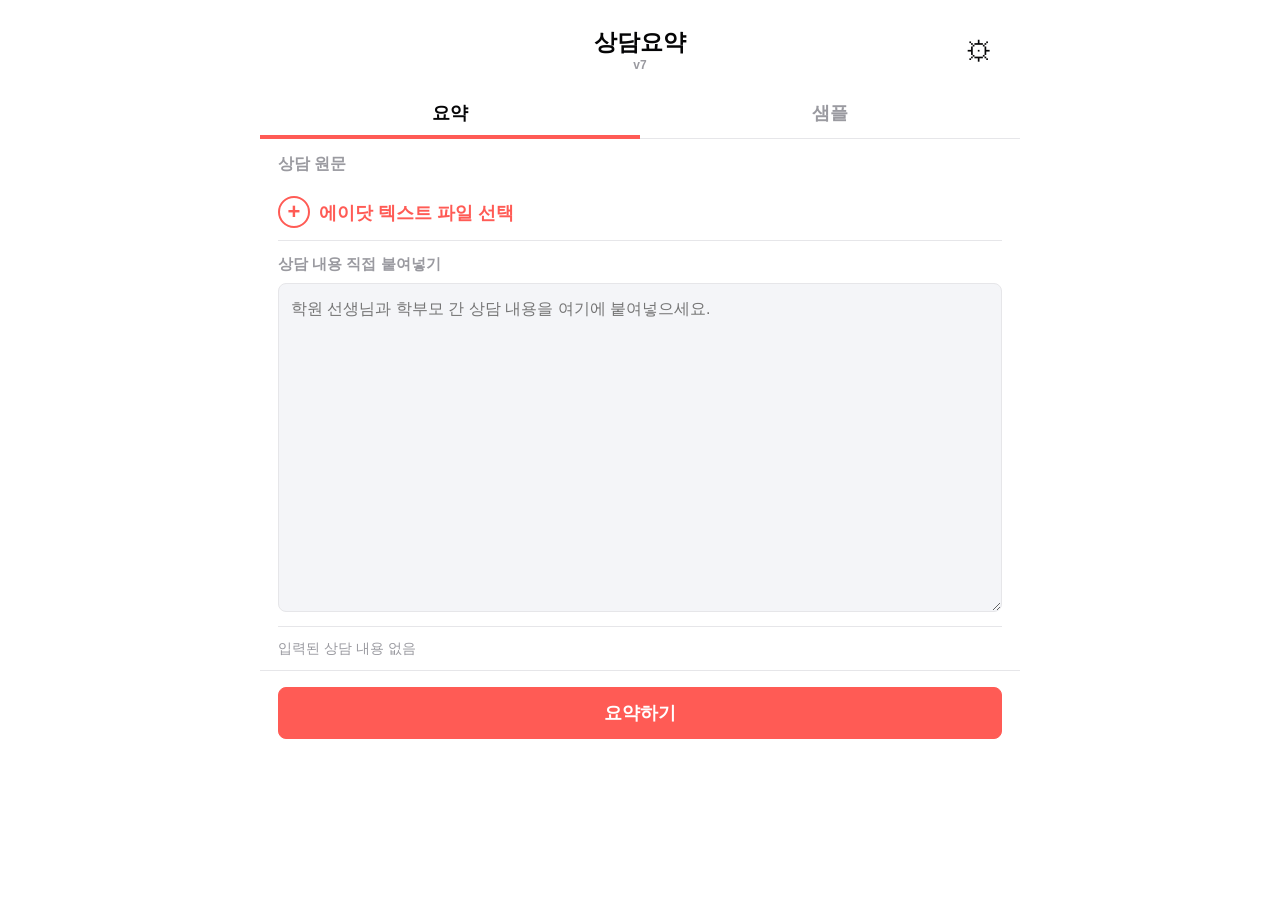
==== web/index.html @ 66721228 "Fix app startup after version label update" ====
<!doctype html>
<html lang="ko" data-theme="system">
  <head>
    <meta charset="utf-8">
    <meta name="viewport" content="width=device-width, initial-scale=1, viewport-fit=cover">
    <meta name="theme-color" content="#f7f8fb">
    <title>상담요약</title>
    <link rel="manifest" href="./manifest.json">
    <link rel="stylesheet" href="./styles.css">
  </head>
  <body>
    <main class="app-shell">
      <header class="topbar">
        <span aria-hidden="true"></span>
        <div class="title-stack">
          <h1>상담요약</h1>
          <span class="app-version" id="appVersionLabel">v7</span>
        </div>
        <button class="icon-button settings-icon" id="openSettingsButton" type="button" aria-label="설정">⚙︎</button>
      </header>

      <nav class="tabs two-tabs" aria-label="주요 화면">
        <button class="tab active" id="summaryTabButton" type="button">요약</button>
        <button class="tab" id="sampleTabButton" type="button">샘플</button>
      </nav>

      <section class="screen-list" id="homeView">
        <div class="section-title">상담 원문</div>
        <label class="file-button">
          <input id="fileInput" type="file" accept=".txt,text/plain">
          <span>에이닷 텍스트 파일 선택</span>
        </label>

        <label class="field">
          <span>상담 내용 직접 붙여넣기</span>
          <textarea id="transcriptInput" rows="12" placeholder="학원 선생님과 학부모 간 상담 내용을 여기에 붙여넣으세요."></textarea>
        </label>

        <div class="meta-row">
          <span id="inputInfo">입력된 상담 내용 없음</span>
        </div>

        <button class="primary-button" id="summarizeButton" type="button">요약하기</button>

        <div class="status-box hidden" id="statusBox">
          <div class="progress-ring" aria-hidden="true">
            <span id="progressPercent">0%</span>
          </div>
          <div class="status-copy">
            <strong id="statusTitle">요약 준비 중</strong>
            <p id="statusDetail">상담 내용을 확인하고 있습니다.</p>
            <div class="progress-track">
              <div id="progressBar" class="progress-bar"></div>
            </div>
          </div>
        </div>

        <p class="error hidden" id="errorMessage"></p>

        <div class="result-block hidden" id="resultView">
          <div>
            <p class="eyebrow" id="resultSource">상담요약</p>
            <textarea class="summary-text" id="summaryOutput" rows="10" aria-label="요약 결과"></textarea>
          </div>

          <button class="secondary-button" id="copySummaryButton" type="button">요약 결과 복사</button>
          <button class="secondary-button" id="saveStyleButton" type="button">내 스타일로 저장</button>
          <button class="primary-button" id="emailSummaryButton" type="button">이메일 보내기</button>
          <button class="secondary-button" id="resummarizeButton" type="button">다시 요약</button>
          <p class="hint compact-hint">수정한 요약문을 저장하면 다음 요약부터 문체와 분량 참고에 사용됩니다. 이름, 연락처 등 민감정보는 가능하면 지워 주세요.</p>
        </div>
      </section>

      <section class="screen-list hidden" id="settingsView">
        <div class="section-header">
          <button class="back-button" data-show-home type="button">‹ 요약</button>
          <h2>설정</h2>
        </div>

        <label class="field">
          <span>화면 모드</span>
          <select id="themeSelect">
            <option value="system">시스템 설정</option>
            <option value="light">라이트 모드</option>
            <option value="dark">다크 모드</option>
          </select>
        </label>

        <label class="field">
          <span>분석 모드</span>
          <select id="modeSelect">
            <option value="mock">Mock 모드</option>
            <option value="gemini">Gemini 모드</option>
          </select>
        </label>

        <label class="field">
          <span>기본 수신 이메일 주소</span>
          <input id="recipientEmailInput" type="email" autocomplete="email" placeholder="name@example.com">
        </label>

        <label class="field">
          <span>Gemini API 키</span>
          <input id="geminiApiKeyInput" type="text" autocomplete="off" autocapitalize="off" spellcheck="false" placeholder="AIza...">
        </label>

        <div class="field">
          <span>Gemini 모델</span>
          <strong id="geminiModelLabel">gemini-2.5-flash</strong>
        </div>

        <div class="field">
          <span>참고 예시 평균 분량</span>
          <strong id="averageLengthLabel">저장된 예시 없음</strong>
        </div>

        <label class="field">
          <span>요약 분량 범위</span>
          <select id="lengthToleranceSelect">
            <option value="10">하한 -10% / 상한 +10%</option>
            <option value="20">하한 -20% / 상한 +20%</option>
            <option value="30">하한 -30% / 상한 +30%</option>
            <option value="40">하한 -40% / 상한 +40%</option>
            <option value="50">하한 -50% / 상한 +50%</option>
          </select>
        </label>
        <p class="hint" id="summaryLengthGuide">참고 예시가 없으면 상담 내용에 맞는 자연스러운 분량으로 요약합니다.</p>

        <label class="field">
          <span>요약 스타일 메모</span>
          <textarea id="styleMemoInput" rows="4" placeholder="예: 상담일지에 바로 붙여넣을 수 있게 차분하고 구체적으로"></textarea>
        </label>

        <button class="primary-button" id="saveSettingsButton" type="button">설정 저장</button>

        <p class="hint">Gemini API 키는 이 기기의 localStorage에만 저장됩니다. 공용 기기에서는 저장하지 마세요.</p>
      </section>

      <section class="screen-list hidden" id="examplesView">
        <div class="section-title">샘플 파일 관리</div>

        <label class="file-button">
          <input id="exampleFileInput" type="file" accept=".txt,text/plain">
          <span>텍스트 파일로 예시 추가</span>
        </label>
        <button class="secondary-button" id="addExampleButton" type="button">직접 예시 추가</button>
        <p class="hint">저장된 예시는 요약 페르소나로 사용됩니다. 요약 요청에는 최근 예시 몇 개만 포함해 무료 티어 사용량을 아낍니다. 민감정보는 가능한 한 익명화해 주세요.</p>
        <div class="examples-list" id="examplesList"></div>
      </section>
    </main>

    <dialog id="exampleDialog">
      <form class="dialog-body" method="dialog">
        <h2 id="exampleDialogTitle">예시 추가</h2>
        <label class="field">
          <span>제목</span>
          <input id="exampleTitleInput" type="text" placeholder="예: 중등 영어 상담 요약">
        </label>
        <label class="field">
          <span>상담요약 예시</span>
          <textarea id="exampleBodyInput" rows="9"></textarea>
        </label>
        <div class="dialog-actions">
          <button class="text-button" value="cancel" type="submit">취소</button>
          <button class="primary-button" id="saveExampleButton" type="button">저장</button>
        </div>
      </form>
    </dialog>

    <dialog id="studentDialog">
      <form class="dialog-body" method="dialog">
        <h2>학생 이름 입력</h2>
        <label class="field">
          <span>학생 이름</span>
          <input id="studentNameInput" type="text" autocomplete="off">
        </label>
        <p class="hint">메일 제목은 DYB상담내역 이름 yymmdd - hhmmss 형식으로 생성됩니다.</p>
        <div class="dialog-actions">
          <button class="text-button" value="cancel" type="submit">취소</button>
          <button class="primary-button" id="sendMailButton" type="button">메일 작성</button>
        </div>
      </form>
    </dialog>

    <div class="toast hidden" id="toast"></div>
    <script src="./app.js" type="module"></script>
  </body>
</html>
---- web/styles.css ----
:root {
  color-scheme: light dark;
  --bg: #ffffff;
  --surface: #ffffff;
  --surface-alt: #f4f5f8;
  --surface-raised: #ffffff;
  --text: #050506;
  --text-soft: #4f5054;
  --muted: #9a9aa0;
  --line: #e6e6e9;
  --line-strong: #d8d9de;
  --accent: #ff5b55;
  --accent-active: #ff4943;
  --income: #2f8cff;
  --danger: #ff5b55;
  --soft-blue: #edf5ff;
  --shadow: 0 10px 24px rgba(0, 0, 0, 0.10);
}

@media (prefers-color-scheme: dark) {
  :root {
    --bg: #24262d;
    --surface: #24262d;
    --surface-alt: #1c1d22;
    --surface-raised: #2d2f36;
    --text: #f4f4f6;
    --text-soft: #d6d6da;
    --muted: #8f9097;
    --line: #3a3c44;
    --line-strong: #484a54;
    --soft-blue: #1f3044;
    --shadow: 0 10px 24px rgba(0, 0, 0, 0.28);
  }
}

html[data-theme="light"] {
  color-scheme: light;
  --bg: #ffffff;
  --surface: #ffffff;
  --surface-alt: #f4f5f8;
  --surface-raised: #ffffff;
  --text: #050506;
  --text-soft: #4f5054;
  --muted: #9a9aa0;
  --line: #e6e6e9;
  --line-strong: #d8d9de;
  --soft-blue: #edf5ff;
  --shadow: 0 10px 24px rgba(0, 0, 0, 0.10);
}

html[data-theme="dark"] {
  color-scheme: dark;
  --bg: #24262d;
  --surface: #24262d;
  --surface-alt: #1c1d22;
  --surface-raised: #2d2f36;
  --text: #f4f4f6;
  --text-soft: #d6d6da;
  --muted: #8f9097;
  --line: #3a3c44;
  --line-strong: #484a54;
  --soft-blue: #1f3044;
  --shadow: 0 10px 24px rgba(0, 0, 0, 0.28);
}

* {
  box-sizing: border-box;
}

html,
body {
  min-height: 100%;
}

body {
  margin: 0;
  background: var(--bg);
  color: var(--text);
  font-family: -apple-system, BlinkMacSystemFont, "Segoe UI", sans-serif;
  letter-spacing: 0;
}

button,
input,
textarea,
select {
  font: inherit;
}

button {
  cursor: pointer;
}

.app-shell {
  width: min(100%, 760px);
  min-height: 100vh;
  margin: 0 auto;
  padding: max(14px, env(safe-area-inset-top)) 0 max(24px, env(safe-area-inset-bottom));
  background: var(--surface);
}

.topbar {
  height: 74px;
  display: grid;
  grid-template-columns: 64px 1fr 64px;
  align-items: center;
  padding: 0 18px;
}

.title-stack {
  display: flex;
  flex-direction: column;
  align-items: center;
  gap: 5px;
}

.topbar h1 {
  margin: 0;
  text-align: center;
  font-size: 23px;
  line-height: 1;
  font-weight: 780;
}

.app-version {
  color: var(--muted);
  font-size: 12px;
  font-weight: 700;
  line-height: 1;
}

.icon-button {
  width: 46px;
  height: 46px;
  border: 0;
  border-radius: 8px;
  background: transparent;
  color: var(--text);
  font-size: 27px;
  line-height: 1;
}

.settings-icon {
  justify-self: end;
  color: var(--text);
}

.tabs {
  display: grid;
  grid-template-columns: repeat(2, 1fr);
  border-bottom: 1px solid var(--line);
}

.tab {
  position: relative;
  height: 50px;
  border: 0;
  background: transparent;
  color: var(--muted);
  font-size: 18px;
  font-weight: 700;
}

.tab.active {
  color: var(--text);
}

.tab.active::after {
  content: "";
  position: absolute;
  left: 0;
  right: 0;
  bottom: -1px;
  height: 4px;
  background: var(--accent);
}

.screen-list {
  display: flex;
  flex-direction: column;
  background: var(--surface);
}

.stack {
  display: flex;
  flex-direction: column;
}

.hidden {
  display: none !important;
}

.section-title {
  padding: 15px 18px 8px;
  color: var(--muted);
  font-size: 16px;
  font-weight: 700;
}

.field,
.file-button,
.primary-button,
.secondary-button,
.status-box,
.error,
.result-block,
.hint {
  margin-left: 18px;
  margin-right: 18px;
}

.field {
  display: flex;
  flex-direction: column;
  gap: 9px;
  padding: 14px 0;
  border-bottom: 1px solid var(--line);
}

.field span {
  color: var(--muted);
  font-size: 15px;
  font-weight: 700;
}

.field strong {
  color: var(--text);
  font-size: 18px;
}

input,
textarea,
select {
  width: 100%;
  border: 1px solid var(--line);
  border-radius: 8px;
  background: var(--surface-alt);
  color: var(--text);
  padding: 12px;
}

textarea {
  min-height: 180px;
  resize: vertical;
  line-height: 1.58;
}

select {
  appearance: none;
}

.file-button {
  min-height: 58px;
  border-bottom: 1px solid var(--line);
  display: flex;
  align-items: center;
  color: var(--accent);
  font-size: 18px;
  font-weight: 760;
}

.file-button input {
  position: fixed;
  width: 1px;
  height: 1px;
  opacity: 0;
  pointer-events: none;
}

.file-button span::before {
  content: "+";
  display: inline-flex;
  justify-content: center;
  align-items: center;
  width: 28px;
  height: 28px;
  margin-right: 9px;
  border: 2px solid var(--accent);
  border-radius: 50%;
  font-size: 22px;
  line-height: 1;
}

.meta-row {
  min-height: 44px;
  display: flex;
  align-items: center;
  padding: 0 18px;
  color: var(--muted);
  font-size: 14px;
  border-bottom: 1px solid var(--line);
}

.primary-button,
.secondary-button,
.text-button {
  min-height: 52px;
  border-radius: 8px;
  display: inline-flex;
  align-items: center;
  justify-content: center;
  text-align: center;
  text-decoration: none;
}

.back-button {
  min-height: 38px;
  justify-self: start;
  border: 1px solid var(--line-strong);
  border-radius: 8px;
  background: var(--surface);
  color: var(--text);
  padding: 0 12px;
  font-size: 16px;
  font-weight: 720;
}

.primary-button {
  margin-top: 16px;
  border: 1px solid var(--accent);
  background: var(--accent);
  color: #fff;
  font-size: 18px;
  font-weight: 780;
}

.primary-button:active {
  background: var(--accent-active);
}

.secondary-button {
  margin-top: 10px;
  border: 1px solid var(--line-strong);
  background: var(--surface);
  color: var(--text);
  font-size: 17px;
  font-weight: 720;
}

.text-button {
  min-height: 42px;
  border: 0;
  background: transparent;
  color: var(--accent);
  font-size: 17px;
  font-weight: 720;
}

button:disabled {
  opacity: 0.55;
  cursor: default;
}

.status-box {
  display: flex;
  align-items: center;
  gap: 12px;
  margin-top: 14px;
  padding: 14px;
  border-radius: 8px;
  background: var(--surface-alt);
  border: 1px solid var(--line);
}

.status-copy {
  flex: 1;
  min-width: 0;
}

.status-box p {
  margin: 4px 0 0;
  color: var(--muted);
  font-size: 14px;
}

.progress-ring {
  width: 46px;
  height: 46px;
  border-radius: 50%;
  border: 3px solid var(--accent);
  color: var(--accent);
  display: inline-flex;
  align-items: center;
  justify-content: center;
  font-size: 12px;
  font-weight: 800;
  flex: 0 0 46px;
}

.progress-track {
  height: 7px;
  margin-top: 10px;
  border-radius: 999px;
  background: var(--line);
  overflow: hidden;
}

.progress-bar {
  width: 0%;
  height: 100%;
  border-radius: inherit;
  background: var(--accent);
  transition: width 260ms ease;
}

.error {
  margin-top: 12px;
  color: var(--danger);
  font-size: 14px;
  line-height: 1.45;
}

.result-block {
  display: flex;
  flex-direction: column;
  gap: 8px;
  margin-top: 18px;
  padding-top: 16px;
  border-top: 2px solid var(--line);
}

.eyebrow {
  margin: 0 0 8px;
  color: var(--muted);
  font-size: 15px;
  font-weight: 700;
}

.summary-text {
  min-height: 260px;
  white-space: pre-wrap;
  line-height: 1.68;
  font-size: 17px;
  color: var(--text-soft);
}

.compact-hint {
  margin-top: 4px;
}

.section-header {
  height: 58px;
  display: grid;
  grid-template-columns: 90px 1fr 90px;
  align-items: center;
  padding: 0 18px;
  border-bottom: 1px solid var(--line);
}

.section-header h2 {
  margin: 0;
  text-align: center;
  font-size: 22px;
}

.hint {
  color: var(--muted);
  font-size: 14px;
  line-height: 1.45;
}

.examples-list {
  display: flex;
  flex-direction: column;
  margin-top: 12px;
  border-top: 1px solid var(--line);
}

.example-item {
  padding: 14px 18px;
  border-bottom: 1px solid var(--line);
  background: var(--surface);
}

.example-item h3 {
  margin: 0 0 8px;
  color: var(--text);
  font-size: 18px;
}

.example-item p {
  margin: 0;
  color: var(--muted);
  line-height: 1.55;
}

.example-actions {
  display: flex;
  gap: 8px;
  margin-top: 12px;
}

.example-actions button {
  min-height: 36px;
  padding: 0 12px;
  margin: 0;
}

dialog {
  width: min(calc(100vw - 32px), 540px);
  padding: 0;
  border: 0;
  border-radius: 8px;
  background: var(--surface-raised);
  color: var(--text);
  box-shadow: var(--shadow);
}

dialog::backdrop {
  background: rgba(0, 0, 0, 0.45);
}

.dialog-body {
  display: flex;
  flex-direction: column;
  gap: 14px;
  padding: 18px;
}

.dialog-body .field,
.dialog-body .primary-button,
.dialog-body .secondary-button,
.dialog-body .hint {
  margin-left: 0;
  margin-right: 0;
}

.dialog-actions {
  display: flex;
  justify-content: flex-end;
  gap: 12px;
}

.dialog-actions .primary-button,
.dialog-actions .text-button {
  margin-top: 0;
  padding: 0 18px;
}

.toast {
  position: fixed;
  left: 16px;
  right: 16px;
  bottom: max(16px, env(safe-area-inset-bottom));
  max-width: 520px;
  margin: 0 auto;
  padding: 13px 14px;
  border-radius: 8px;
  background: var(--text);
  color: var(--surface);
  text-align: center;
  box-shadow: var(--shadow);
}

@media (max-width: 460px) {
  .topbar {
    grid-template-columns: 54px 1fr 54px;
    padding: 0 16px;
  }

  .topbar h1 {
    font-size: 22px;
  }
}
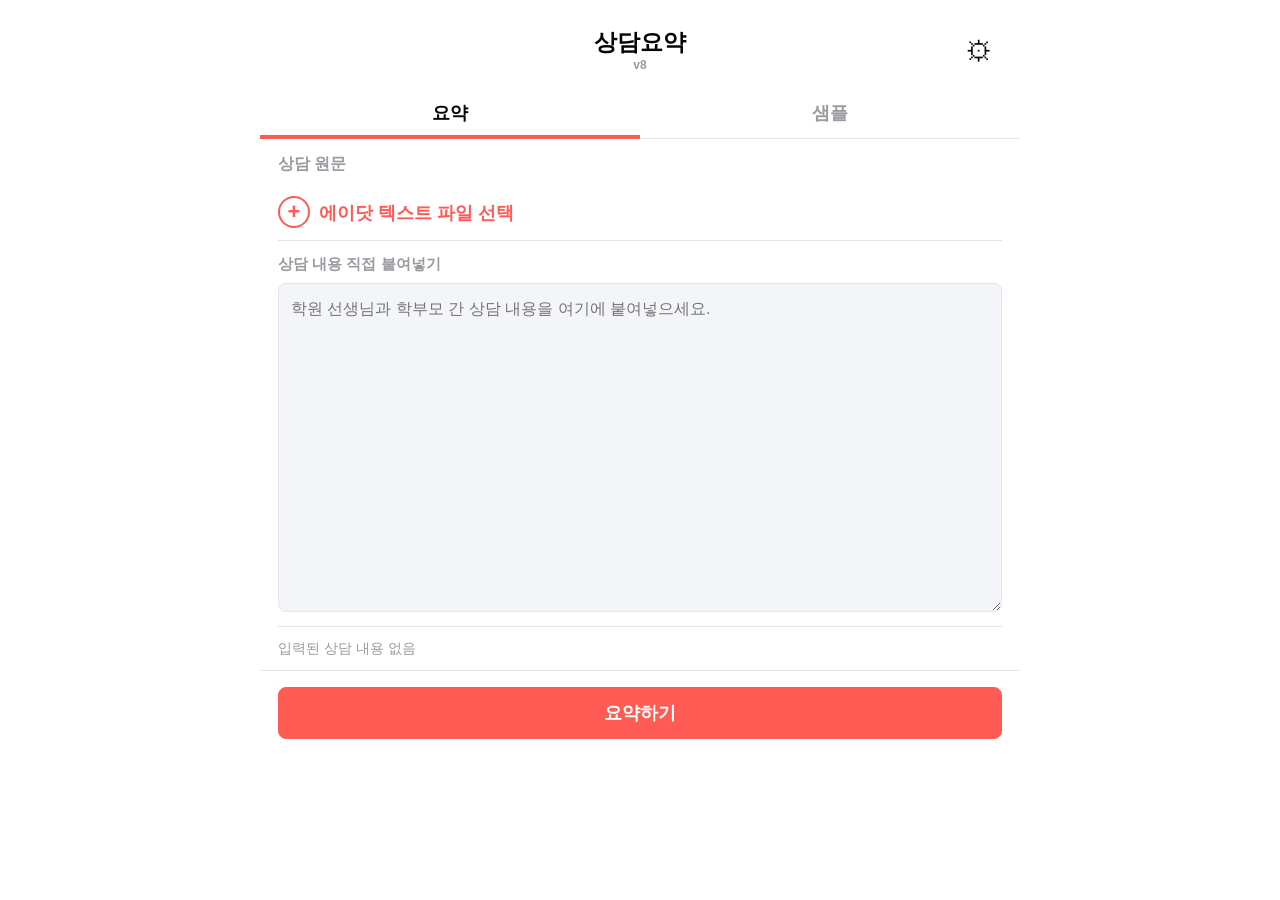
==== commit 6bde4863: "Test update app version to v8" ====
--- a/web/index.html
+++ b/web/index.html
@@ -14,7 +14,7 @@
         <span aria-hidden="true"></span>
         <div class="title-stack">
           <h1>상담요약</h1>
-          <span class="app-version" id="appVersionLabel">v7</span>
+          <span class="app-version" id="appVersionLabel">v8</span>
         </div>
         <button class="icon-button settings-icon" id="openSettingsButton" type="button" aria-label="설정">⚙︎</button>
       </header>
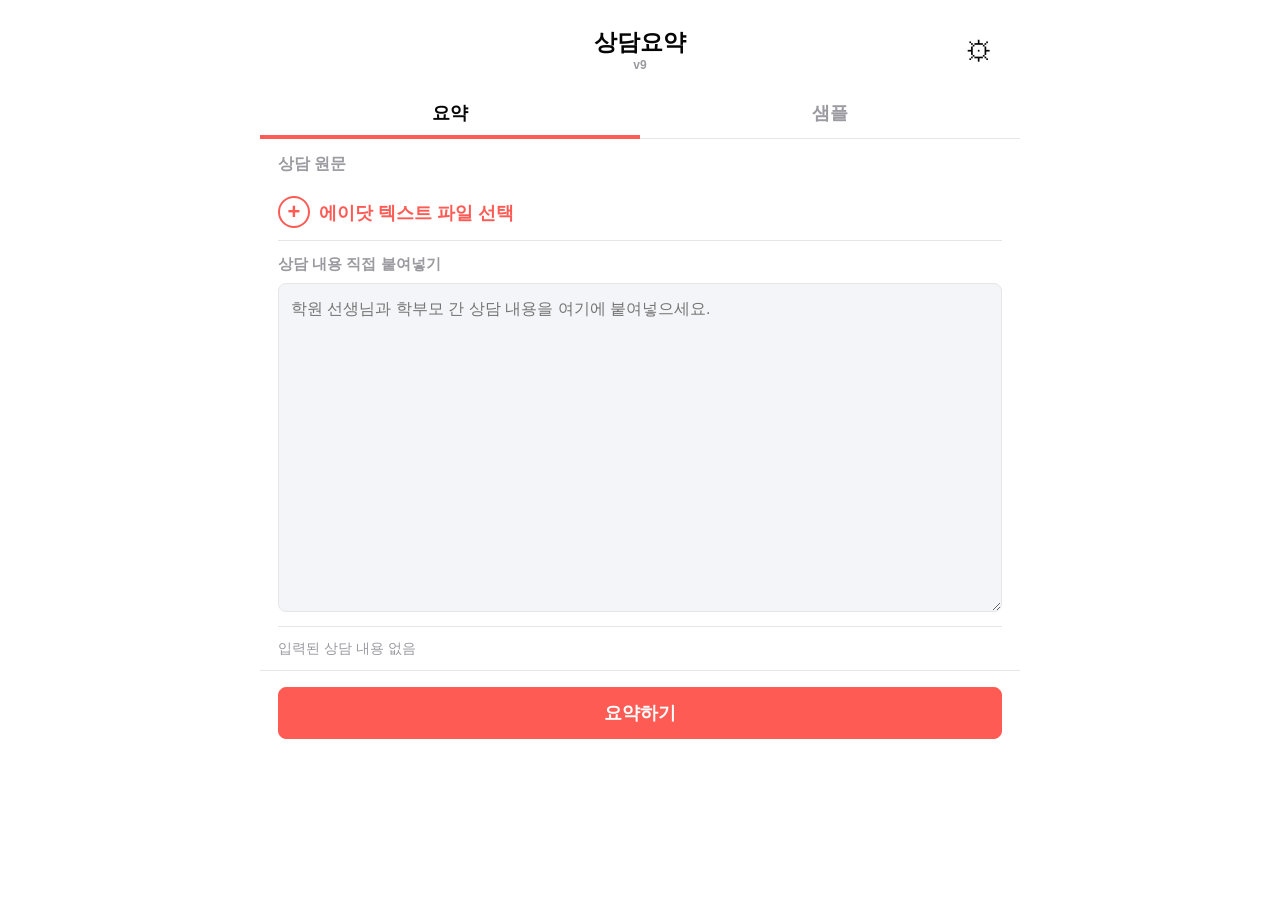
==== commit c74bf203: "Auto infer student name for email subject" ====
--- a/web/index.html
+++ b/web/index.html
@@ -14,7 +14,7 @@
         <span aria-hidden="true"></span>
         <div class="title-stack">
           <h1>상담요약</h1>
-          <span class="app-version" id="appVersionLabel">v8</span>
+          <span class="app-version" id="appVersionLabel">v9</span>
         </div>
         <button class="icon-button settings-icon" id="openSettingsButton" type="button" aria-label="설정">⚙︎</button>
       </header>
@@ -98,6 +98,7 @@
           <span>기본 수신 이메일 주소</span>
           <input id="recipientEmailInput" type="email" autocomplete="email" placeholder="name@example.com">
         </label>
+        <p class="hint">현재 GitHub Pages/PWA에서는 보안상 메일을 사용자 확인 없이 자동 발송할 수 없어 메일 앱 작성창을 엽니다. 완전 자동 발송은 별도 백엔드나 이메일 API 연결이 필요합니다.</p>
 
         <label class="field">
           <span>Gemini API 키</span>
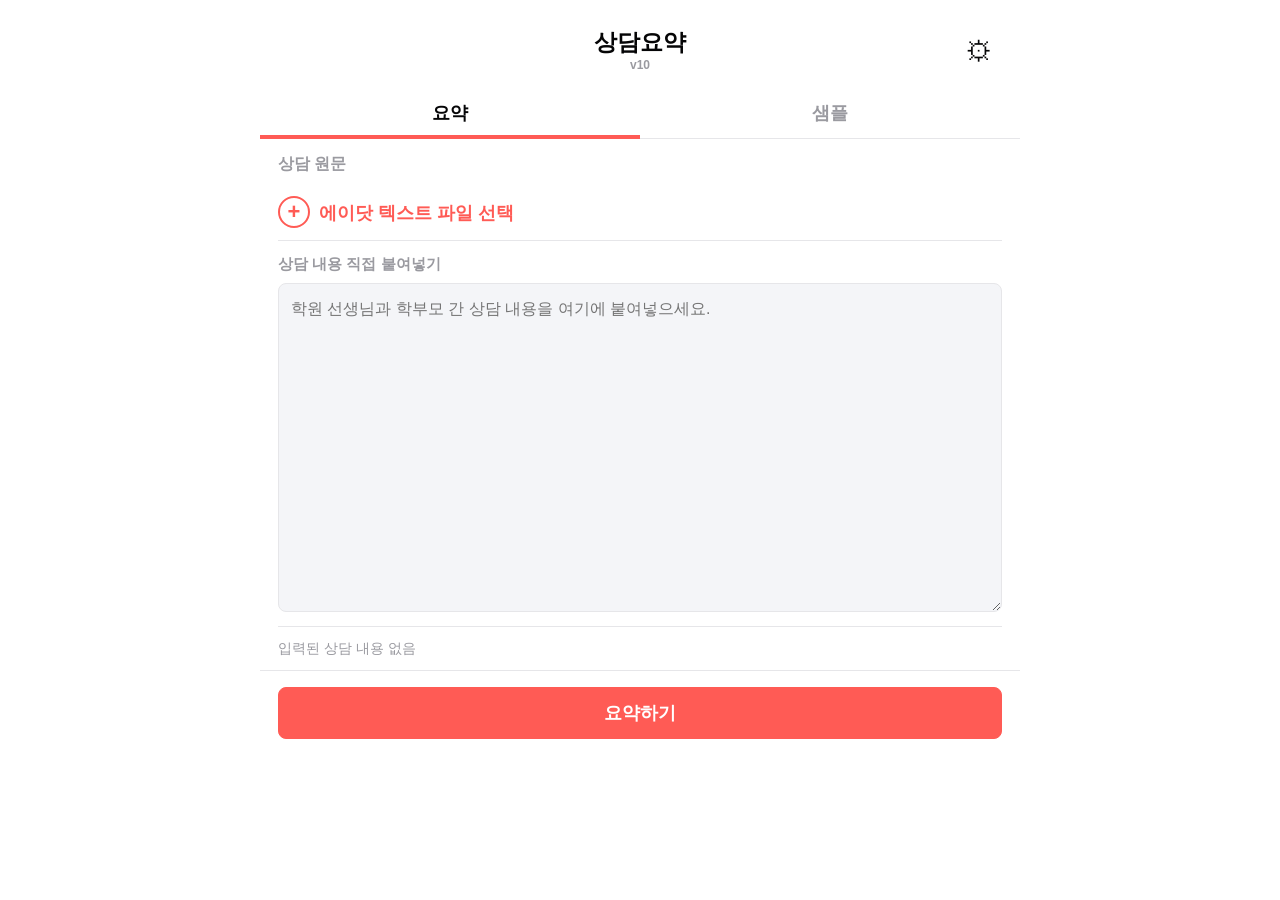
==== commit f8f47ace: "Improve student name extraction for email" ====
--- a/web/index.html
+++ b/web/index.html
@@ -14,7 +14,7 @@
         <span aria-hidden="true"></span>
         <div class="title-stack">
           <h1>상담요약</h1>
-          <span class="app-version" id="appVersionLabel">v9</span>
+          <span class="app-version" id="appVersionLabel">v10</span>
         </div>
         <button class="icon-button settings-icon" id="openSettingsButton" type="button" aria-label="설정">⚙︎</button>
       </header>
@@ -168,21 +168,6 @@
       </form>
     </dialog>
 
-    <dialog id="studentDialog">
-      <form class="dialog-body" method="dialog">
-        <h2>학생 이름 입력</h2>
-        <label class="field">
-          <span>학생 이름</span>
-          <input id="studentNameInput" type="text" autocomplete="off">
-        </label>
-        <p class="hint">메일 제목은 DYB상담내역 이름 yymmdd - hhmmss 형식으로 생성됩니다.</p>
-        <div class="dialog-actions">
-          <button class="text-button" value="cancel" type="submit">취소</button>
-          <button class="primary-button" id="sendMailButton" type="button">메일 작성</button>
-        </div>
-      </form>
-    </dialog>
-
     <div class="toast hidden" id="toast"></div>
     <script src="./app.js" type="module"></script>
   </body>
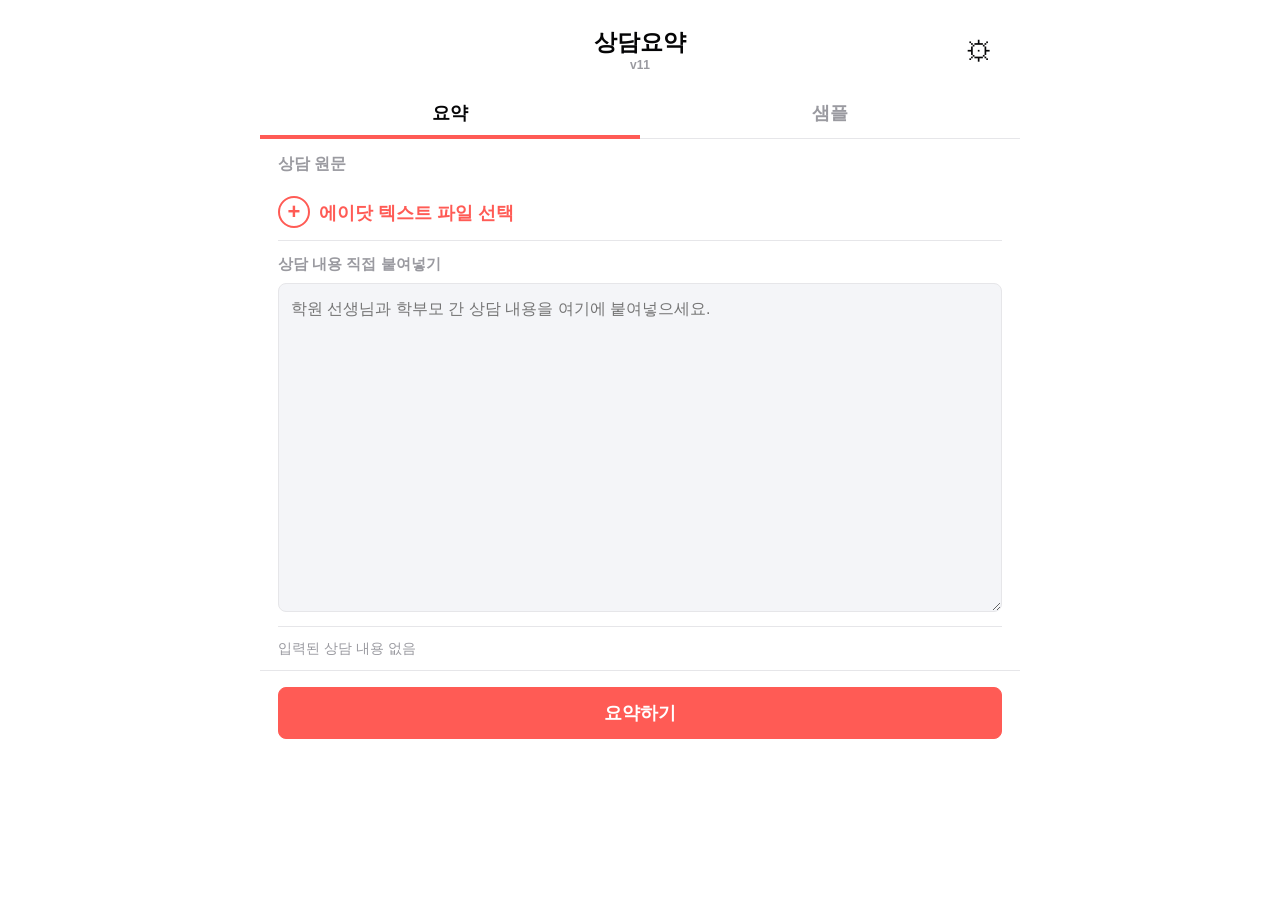
==== commit c14537f9: "Use Gemini student name in email subject" ====
--- a/web/index.html
+++ b/web/index.html
@@ -14,7 +14,7 @@
         <span aria-hidden="true"></span>
         <div class="title-stack">
           <h1>상담요약</h1>
-          <span class="app-version" id="appVersionLabel">v10</span>
+          <span class="app-version" id="appVersionLabel">v11</span>
         </div>
         <button class="icon-button settings-icon" id="openSettingsButton" type="button" aria-label="설정">⚙︎</button>
       </header>
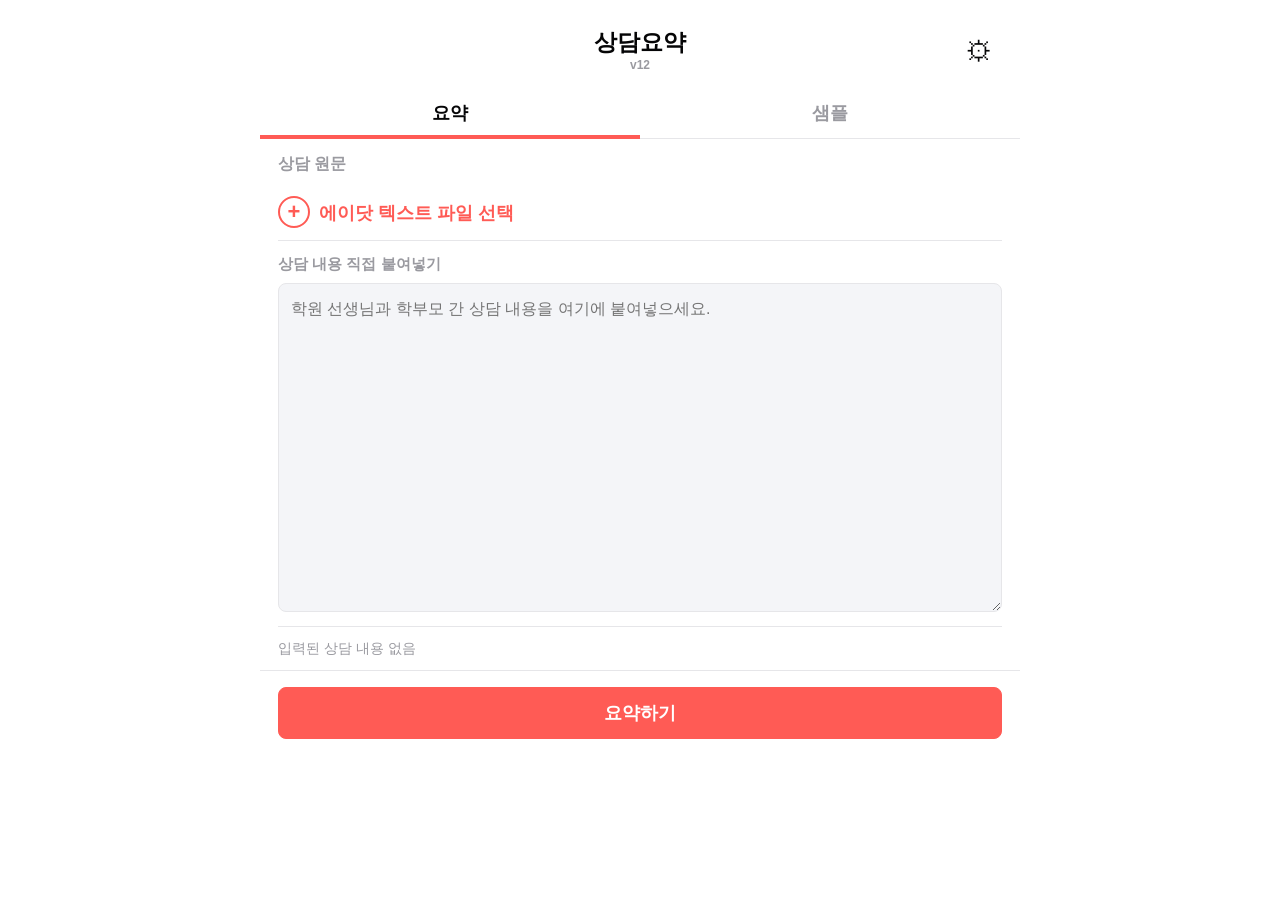
==== commit bee3c70a: "Preserve Gemini summary body" ====
--- a/web/index.html
+++ b/web/index.html
@@ -14,7 +14,7 @@
         <span aria-hidden="true"></span>
         <div class="title-stack">
           <h1>상담요약</h1>
-          <span class="app-version" id="appVersionLabel">v11</span>
+          <span class="app-version" id="appVersionLabel">v12</span>
         </div>
         <button class="icon-button settings-icon" id="openSettingsButton" type="button" aria-label="설정">⚙︎</button>
       </header>
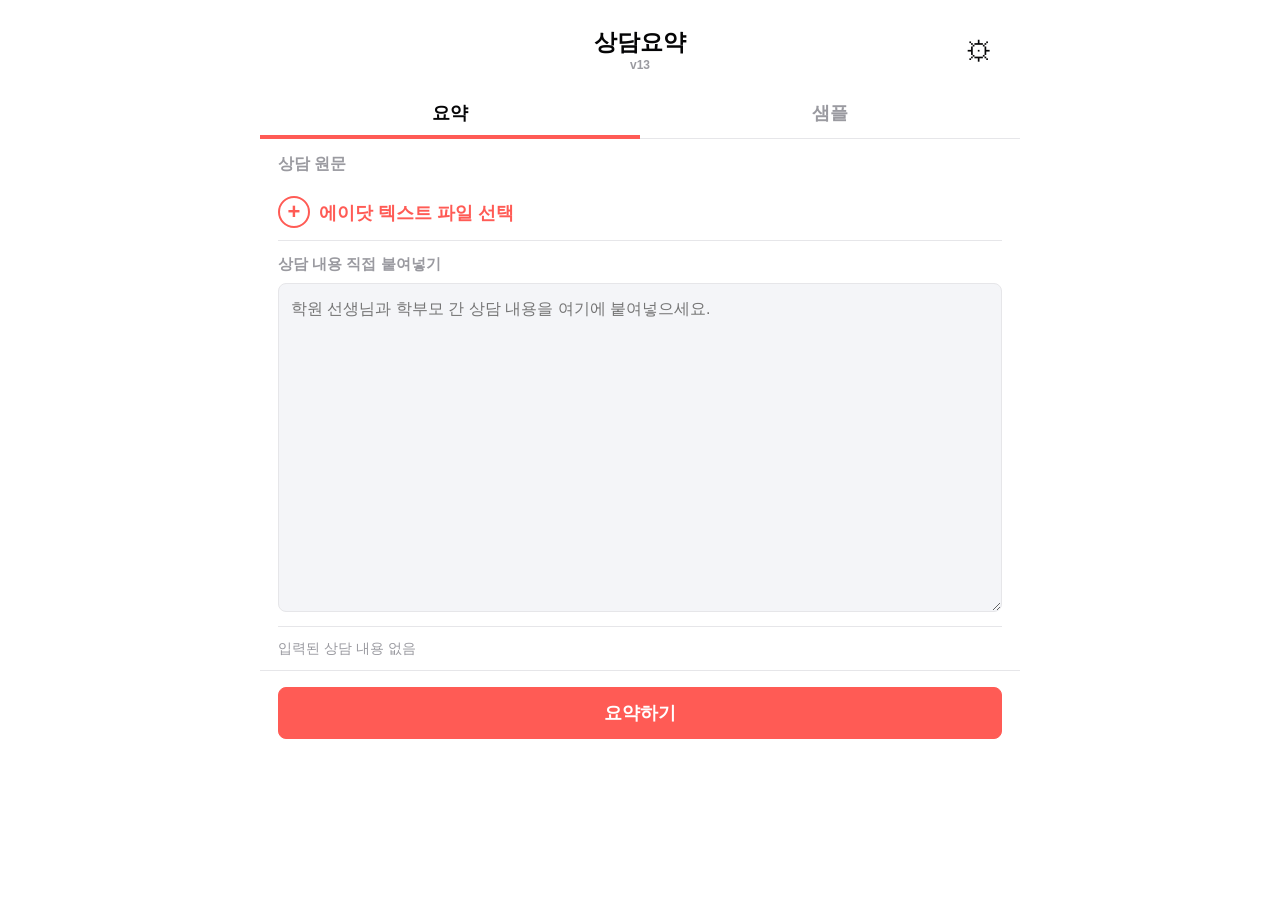
==== commit 0778f822: "Use original call time in email subject" ====
--- a/web/index.html
+++ b/web/index.html
@@ -14,7 +14,7 @@
         <span aria-hidden="true"></span>
         <div class="title-stack">
           <h1>상담요약</h1>
-          <span class="app-version" id="appVersionLabel">v12</span>
+          <span class="app-version" id="appVersionLabel">v13</span>
         </div>
         <button class="icon-button settings-icon" id="openSettingsButton" type="button" aria-label="설정">⚙︎</button>
       </header>
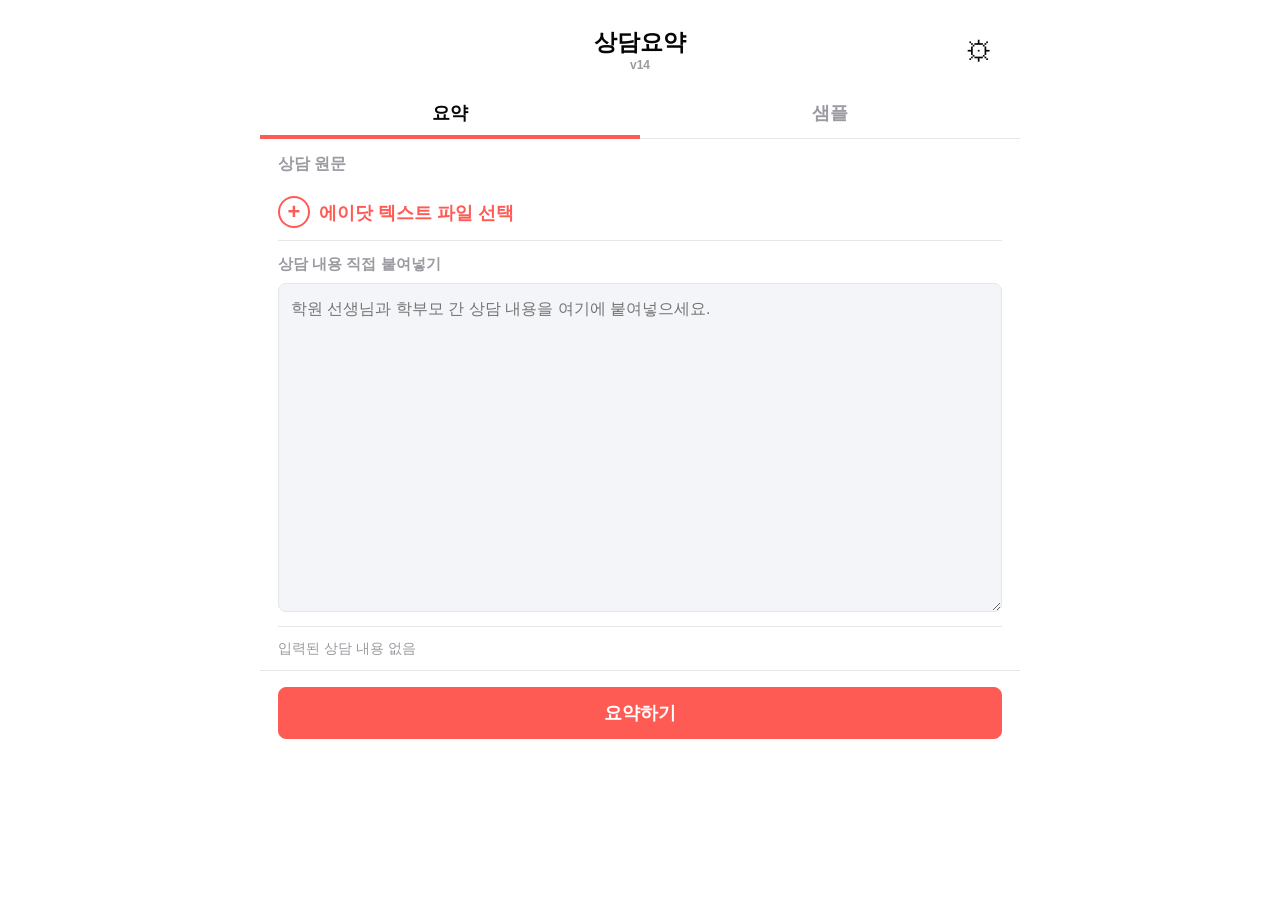
==== commit 1092365d: "Format call details in email subject" ====
--- a/web/index.html
+++ b/web/index.html
@@ -14,7 +14,7 @@
         <span aria-hidden="true"></span>
         <div class="title-stack">
           <h1>상담요약</h1>
-          <span class="app-version" id="appVersionLabel">v13</span>
+          <span class="app-version" id="appVersionLabel">v14</span>
         </div>
         <button class="icon-button settings-icon" id="openSettingsButton" type="button" aria-label="설정">⚙︎</button>
       </header>
